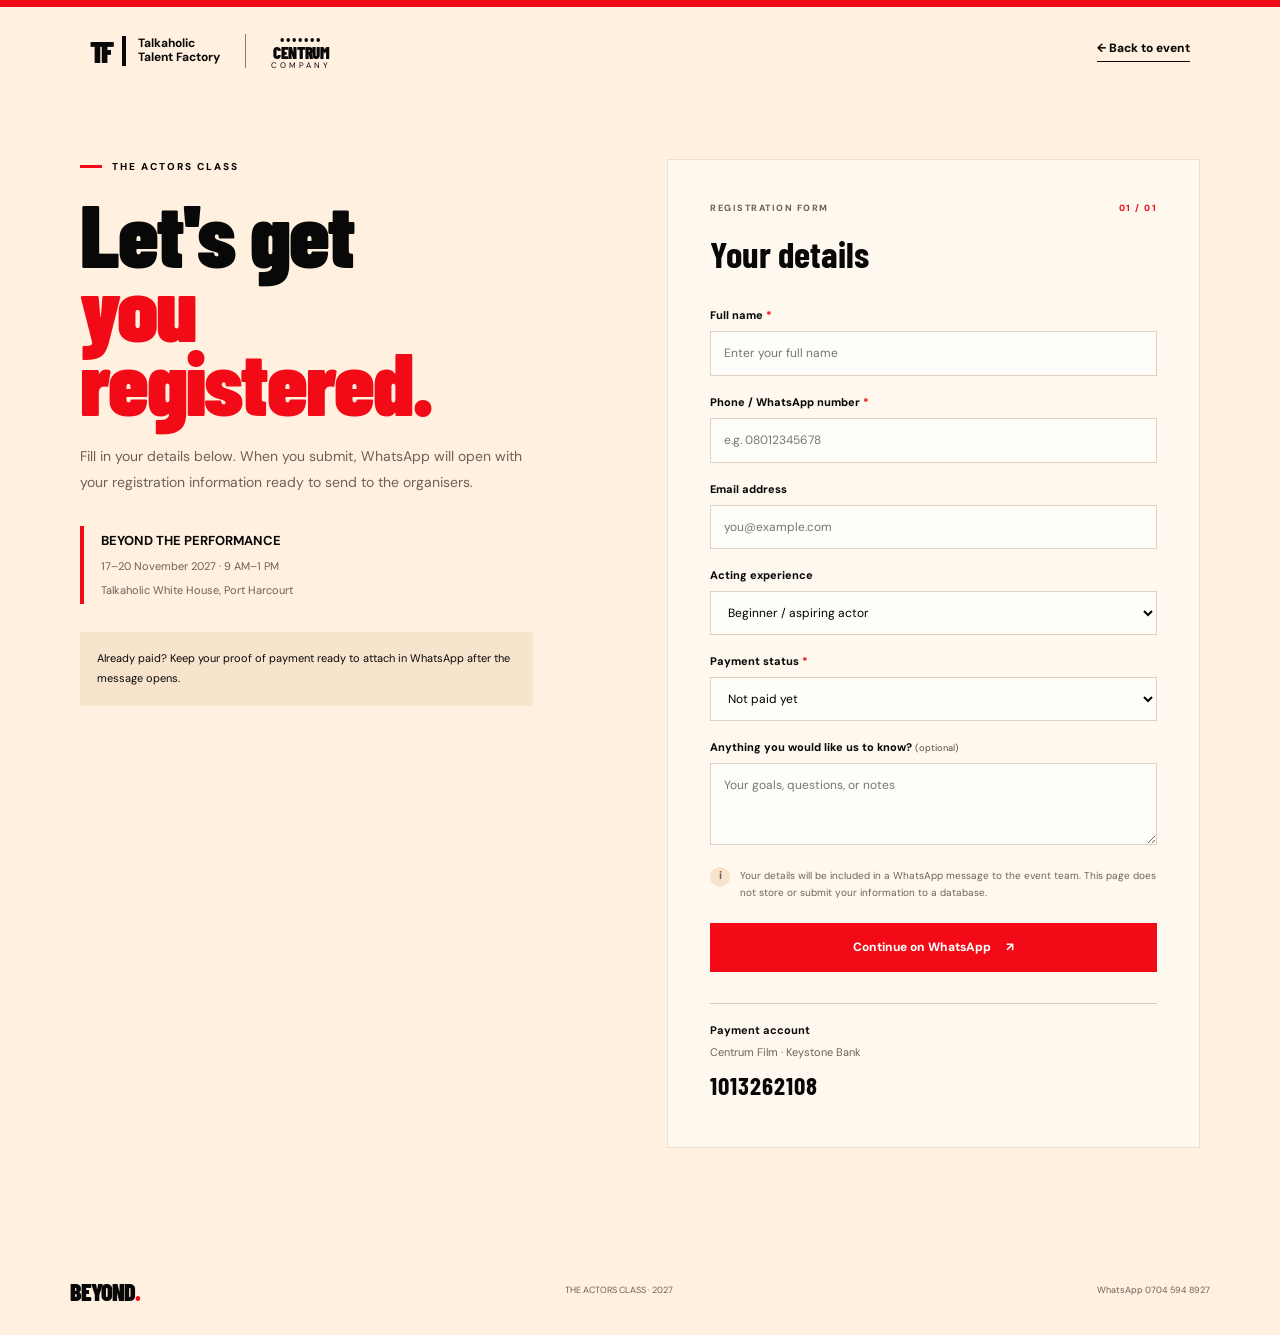
==== register.html @ fc4ced10 "Add files via upload" ====
<!doctype html>
<html lang="en">
<head>
  <meta charset="utf-8">
  <meta name="viewport" content="width=device-width, initial-scale=1">
  <meta name="theme-color" content="#fff0df">
  <title>Register | Beyond the Performance</title>
  <link rel="preconnect" href="https://fonts.googleapis.com">
  <link rel="preconnect" href="https://fonts.gstatic.com" crossorigin>
  <link href="https://fonts.googleapis.com/css2?family=Barlow+Condensed:wght@500;600;700;800;900&family=DM+Sans:wght@400;500;600;700;800&display=swap" rel="stylesheet">
  <link rel="stylesheet" href="styles.css">
</head>
<body class="registration-page">
  <div class="top-strip"></div>
  <header class="site-header">
    <a class="brand" href="index.html" aria-label="Back to home">
      <span class="brand-mark">TF</span><span class="brand-copy">Talkaholic<br>Talent Factory</span><span class="brand-divider"></span>
      <span class="centrum-mark"><span class="dot-arc">•••••••</span><strong>CENTRUM</strong><small>COMPANY</small></span>
    </a>
    <a class="text-link" href="index.html">← Back to event</a>
  </header>
  <main class="register-layout section-wrap">
    <div class="register-intro">
      <p class="eyebrow"><span></span> THE ACTORS CLASS</p>
      <h1>Let's get<br><em>you registered.</em></h1>
      <p>Fill in your details below. When you submit, WhatsApp will open with your registration information ready to send to the organisers.</p>
      <div class="mini-event"><strong>BEYOND THE PERFORMANCE</strong><span>17–20 November 2027 · 9 AM–1 PM</span><span>Talkaholic White House, Port Harcourt</span></div>
      <div class="register-help">Already paid? Keep your proof of payment ready to attach in WhatsApp after the message opens.</div>
    </div>
    <form class="register-form" id="registrationForm">
      <p class="form-kicker">REGISTRATION FORM <span>01 / 01</span></p>
      <h2>Your details</h2>
      <label for="fullName">Full name <span>*</span></label>
      <input id="fullName" name="fullName" autocomplete="name" required placeholder="Enter your full name">
      <label for="phone">Phone / WhatsApp number <span>*</span></label>
      <input id="phone" name="phone" type="tel" autocomplete="tel" required placeholder="e.g. 08012345678">
      <label for="email">Email address</label>
      <input id="email" name="email" type="email" autocomplete="email" placeholder="you@example.com">
      <label for="experience">Acting experience</label>
      <select id="experience" name="experience">
        <option value="Beginner / aspiring actor">Beginner / aspiring actor</option>
        <option value="Some experience">Some experience</option>
        <option value="Professional actor">Professional actor</option>
        <option value="Other film professional">Other film professional</option>
      </select>
      <label for="paymentStatus">Payment status <span>*</span></label>
      <select id="paymentStatus" name="paymentStatus" required>
        <option value="Not paid yet">Not paid yet</option>
        <option value="Payment completed; proof ready to send">Payment completed; proof ready to send</option>
        <option value="Need payment clarification">I need payment clarification</option>
      </select>
      <label for="note">Anything you would like us to know? <small>(optional)</small></label>
      <textarea id="note" name="note" rows="3" placeholder="Your goals, questions, or notes"></textarea>
      <div class="form-consent"><span>i</span><p>Your details will be included in a WhatsApp message to the event team. This page does not store or submit your information to a database.</p></div>
      <button class="button button-red submit-button" type="submit">Continue on WhatsApp <span>↗</span></button>
      <p class="form-error" id="formError" aria-live="polite"></p>
      <div class="form-bank"><strong>Payment account</strong><span>Centrum Film · Keystone Bank</span><b>1013262108</b></div>
    </form>
  </main>
  <footer class="site-footer"><a class="footer-brand" href="index.html">BEYOND<span>.</span></a><p>THE ACTORS CLASS · 2027</p><p><a href="https://wa.me/2347045948927" target="_blank" rel="noopener">WhatsApp 0704 594 8927</a></p></footer>
  <script src="script.js"></script>
</body>
</html>
---- styles.css ----
/* Beyond the Performance — warm cream, signal red and black */
:root{--cream:#fff0df;--cream-deep:#f8e3cd;--red:#f20b16;--black:#080808;--muted:#6d6258;--line:#d9c9b8;--white:#fffaf4;--font:'DM Sans',Arial,sans-serif;--display:'Barlow Condensed',Impact,sans-serif}
*{box-sizing:border-box}html{scroll-behavior:smooth}body{margin:0;background:var(--cream);color:var(--black);font-family:var(--font);line-height:1.55}a{color:inherit;text-decoration:none}button,input,select,textarea{font:inherit}.top-strip{height:7px;background:var(--red)}.site-header{max-width:1240px;margin:auto;padding:25px 5.5%;display:flex;align-items:center;justify-content:space-between;gap:20px}.brand{display:flex;align-items:center;gap:12px}.brand-mark{font-family:var(--display);font-weight:900;font-size:30px;letter-spacing:-4px;border-right:4px solid var(--black);padding-right:12px;line-height:1}.brand-copy{font-size:12px;font-weight:700;line-height:1.15}.brand-divider{height:34px;border-left:1px solid #8b7c6d;margin:0 13px}.centrum-mark{display:flex;flex-direction:column;align-items:center;font-family:var(--display);line-height:1}.dot-arc{font-size:15px;letter-spacing:2px;line-height:.8}.centrum-mark strong{font-size:17px;font-weight:900;letter-spacing:-.4px}.centrum-mark small{font-family:var(--font);font-size:8px;letter-spacing:3px}.header-cta{font-weight:800;font-size:13px;border-bottom:2px solid var(--red);padding:8px 0}.header-cta span,.button span{margin-left:15px}.section-wrap{width:min(1120px,89%);margin-inline:auto}.hero{min-height:590px;display:grid;grid-template-columns:1.1fr .9fr;align-items:center;gap:45px;padding-top:42px;padding-bottom:70px}.eyebrow{display:flex;align-items:center;gap:10px;font-size:10px;letter-spacing:2px;font-weight:800;margin:0 0 20px}.eyebrow>span{display:inline-block;width:22px;height:3px;background:var(--red)}h1,h2,h3,p{margin-top:0}.hero h1,.register-intro h1{font-family:var(--display);font-size:clamp(65px,8.3vw,112px);line-height:.83;letter-spacing:-2px;font-weight:900;margin:0 0 28px}.hero h1>span:first-child{font-size:.4em;vertical-align:middle;letter-spacing:0}.hero h1 .red-dot{color:var(--red)}.hero-subtitle{max-width:520px;color:#443b34;font-size:16px;line-height:1.75}.hero-actions{display:flex;align-items:center;gap:23px;flex-wrap:wrap;margin:27px 0 38px}.button{display:inline-flex;justify-content:center;align-items:center;padding:15px 21px;border:0;font-size:12px;font-weight:800;cursor:pointer;transition:transform .2s,background .2s}.button:hover{transform:translateY(-2px)}.button-red{background:var(--red);color:white}.button-red:hover{background:#ce0610}.text-link{font-size:12px;font-weight:800;border-bottom:1px solid var(--black);padding-bottom:4px}.event-meta{display:flex;gap:22px;flex-wrap:wrap;border-top:1px solid var(--line);padding-top:22px}.event-meta>div{display:flex;align-items:center;gap:9px}.meta-icon{font-size:23px;color:var(--red)}.event-meta small,.event-meta strong{display:block}.event-meta small{font-size:8px;letter-spacing:1.5px;color:var(--muted);font-weight:800}.event-meta strong{font-size:10px;margin-top:3px}.hero-art{position:relative;min-height:440px;display:flex;align-items:center;justify-content:center;isolation:isolate}.hero-art:before{content:"";position:absolute;inset:5% 5% 5% 5%;background:var(--red);clip-path:polygon(50% 0,100% 27%,83% 100%,18% 100%,0 28%);z-index:-2}.hero-art:after{content:"";position:absolute;inset:10% 12% 10%;background:var(--black);clip-path:polygon(50% 0,100% 25%,82% 100%,18% 100%,0 25%);z-index:-1}.art-frame{width:70%;min-height:330px;background:var(--cream);padding:32px 15px;text-align:center;display:flex;flex-direction:column;align-items:center;justify-content:center;transform:rotate(2deg);box-shadow:10px 12px 0 #0002}.art-label{font-size:9px;font-weight:800;letter-spacing:2px}.art-title{font-family:var(--display);font-weight:900;font-size:clamp(43px,5vw,67px);line-height:1;margin-top:15px;letter-spacing:-2px}.art-subtitle{font-family:var(--display);font-size:23px;letter-spacing:5px}.art-rule{height:3px;width:70%;background:var(--red);margin:20px 0}.art-frame p{font-size:11px;line-height:1.6}.art-frame p strong{font-size:14px}.art-bottom{background:var(--red);color:white;font-family:var(--display);font-weight:800;padding:7px 12px;font-size:17px;letter-spacing:1px}.shape{position:absolute;width:48px;height:90px;background:var(--red);z-index:-1}.shape-one{left:1%;bottom:7%;clip-path:polygon(0 0,100% 50%,0 100%)}.shape-two{right:0;top:10%;clip-path:polygon(100% 0,100% 100%,0 50%)}.ticker{overflow:hidden;background:var(--red);color:white;padding:14px 0;white-space:nowrap;font-family:var(--display);font-weight:800;letter-spacing:2px;font-size:19px}.ticker div{width:max-content;animation:marquee 32s linear infinite}.ticker span{padding:0 22px;color:var(--black)}@keyframes marquee{to{transform:translateX(-35%)}}.intro{padding-top:105px;padding-bottom:105px;display:grid;grid-template-columns:1fr 1fr;gap:12%;align-items:center}.section-heading h2,.learning h2,.outcomes h2,.details h2,.payment h2{font-family:var(--display);font-size:clamp(44px,6vw,73px);line-height:.94;letter-spacing:-1px;margin:0}.section-heading h2 em,.learning h2 em,.outcomes h2 em,.details h2 em,.register-intro h1 em{font-style:normal;color:var(--red)}.intro-copy{font-size:15px;color:#51463e;line-height:1.9}.intro-copy strong{color:var(--black)}.learning{padding-bottom:110px}.learning-head{display:flex;justify-content:space-between;align-items:end;gap:30px;margin-bottom:40px}.learning-note{max-width:290px;color:var(--muted);font-size:13px}.learning-grid{display:grid;grid-template-columns:repeat(3,1fr);gap:12px}.learning-card{min-height:245px;background:#fff8ef;border:1px solid #efdfcf;padding:25px;position:relative}.card-number{position:absolute;right:20px;top:20px;font-size:10px;color:#9b8b7b;font-weight:800}.card-icon{display:block;color:var(--red);font-size:27px;margin-bottom:25px}.learning-card h3{font-family:var(--display);font-size:25px;line-height:1.05;margin-bottom:12px}.learning-card p{font-size:12px;color:var(--muted);line-height:1.8;margin-bottom:0}.featured-card{background:var(--red);color:white}.featured-card .card-icon,.featured-card .card-number{color:white}.featured-card p{color:#ffe4e0}.outcomes{background:var(--black);color:white;padding:82px 0}.outcomes-inner{display:grid;grid-template-columns:1fr 1fr;gap:10%;align-items:center}.eyebrow.light{color:white}.outcomes h2 em{color:var(--red)}.outcomes ul{list-style:none;padding:0;margin:0}.outcomes li{padding:13px 0;border-bottom:1px solid #353535;font-size:13px;display:flex;gap:12px;align-items:start}.outcomes li span{color:var(--red);font-weight:900}.details{display:grid;grid-template-columns:1fr 1fr;gap:12%;padding-top:105px;padding-bottom:105px;align-items:center}.details-lead{font-size:14px;color:var(--muted);max-width:400px;margin:25px 0}.details-card{background:var(--cream-deep);padding:32px}.detail-row{padding:15px 0;border-bottom:1px solid #d6c2af}.detail-row:last-child{border-bottom:0}.detail-row>span{display:block;font-size:9px;letter-spacing:1.7px;color:var(--muted);font-weight:800;margin-bottom:6px}.detail-row strong{font-size:13px}.detail-row p{font-size:11px;color:var(--muted);margin:5px 0 0}.detail-row a{border-bottom:1px solid var(--red)}.payment{display:grid;grid-template-columns:1fr .85fr;gap:12%;padding:65px 0 105px;align-items:center;border-top:1px solid var(--line)}.payment-copy p:not(.eyebrow){font-size:14px;color:var(--muted);max-width:420px;line-height:1.9;margin-top:22px}.payment h2{font-size:clamp(42px,5vw,64px)}.bank-card{background:var(--black);color:white;padding:29px;position:relative;overflow:hidden}.bank-card:after{content:"";position:absolute;width:160px;height:160px;border:25px solid var(--red);border-radius:50%;right:-75px;bottom:-85px;opacity:.8}.bank-top{display:flex;justify-content:space-between;align-items:center;font-size:9px;letter-spacing:2px;color:#c6bdb5}.bank-symbol{color:var(--red);font-size:25px}.bank-name{font-size:12px;color:#d8cfc7;margin:25px 0 2px}.account-name{font-size:11px;letter-spacing:2px;font-weight:800;margin-bottom:12px}.account-number{font-family:var(--display);font-size:clamp(34px,4vw,46px);font-weight:800;letter-spacing:2px}.copy-button{background:var(--red);color:white;border:0;padding:11px 14px;font-size:11px;font-weight:800;cursor:pointer;margin-top:15px}.copy-button span{margin-left:12px}.copy-feedback{min-height:18px;font-size:11px;color:#ffd6d6;margin:8px 0 0}.bank-note{font-size:10px;line-height:1.7;color:#bdb3ab;max-width:300px;margin:10px 0 0}.final-cta{background:var(--red);color:white;padding:80px 0}.final-inner{text-align:center}.final-inner .eyebrow{justify-content:center}.final-cta h2{font-family:var(--display);font-size:clamp(48px,7vw,82px);line-height:.92;margin:0 0 20px;letter-spacing:-1px}.final-cta p:not(.eyebrow){font-size:13px;color:#ffe3df}.final-inner .hero-actions{justify-content:center;margin-bottom:0}.button-light{background:var(--cream);color:var(--black)}.button-outline-light{border:1px solid #fff9;background:transparent;color:white}.site-footer{display:flex;align-items:center;justify-content:space-between;gap:18px;flex-wrap:wrap;padding:25px 5.5%;font-size:9px;color:var(--muted)}.site-footer p{margin:0}.footer-brand{font-family:var(--display);font-weight:900;font-size:24px;color:var(--black);letter-spacing:-1px}.footer-brand span{color:var(--red)}
/* Registration page */
.registration-page{min-height:100vh}.register-layout{display:grid;grid-template-columns:.85fr 1fr;gap:12%;padding-top:65px;padding-bottom:100px;align-items:start}.register-intro{position:sticky;top:30px}.register-intro h1{font-size:clamp(60px,7vw,90px);margin-bottom:25px}.register-intro>p:not(.eyebrow){color:var(--muted);font-size:14px;line-height:1.9}.mini-event{border-left:4px solid var(--red);padding:5px 0 5px 17px;margin-top:30px;display:flex;flex-direction:column;gap:7px;font-size:11px;color:var(--muted)}.mini-event strong{color:var(--black);font-size:13px}.register-help{margin-top:28px;background:var(--cream-deep);padding:17px;font-size:11px;line-height:1.8}.register-form{background:#fff8ef;padding:clamp(23px,4vw,42px);border:1px solid #efdfcf}.form-kicker{font-size:9px;letter-spacing:1.5px;font-weight:800;color:var(--muted);display:flex;justify-content:space-between}.form-kicker span{color:var(--red)}.register-form h2{font-family:var(--display);font-size:37px;margin:0 0 25px}.register-form label{display:block;font-size:11px;font-weight:800;margin:18px 0 7px}.register-form label span{color:var(--red)}.register-form label small{font-weight:500;color:var(--muted)}.register-form input,.register-form select,.register-form textarea{display:block;width:100%;border:1px solid #dfd0c0;background:#fffdf9;padding:12px 13px;border-radius:0;font-size:12px;outline:none}.register-form input:focus,.register-form select:focus,.register-form textarea:focus{border-color:var(--red);box-shadow:0 0 0 2px #f20b1618}.form-consent{display:flex;gap:10px;align-items:start;margin:22px 0;color:var(--muted)}.form-consent>span{background:var(--cream-deep);border-radius:50%;width:20px;height:20px;flex:0 0 20px;text-align:center;font-weight:800;font-size:11px}.form-consent p{font-size:10px;line-height:1.7;margin:0}.submit-button{width:100%}.form-error{font-size:11px;color:var(--red);min-height:15px;margin:8px 0}.form-bank{display:flex;flex-direction:column;gap:5px;border-top:1px solid var(--line);padding-top:18px;font-size:11px;color:var(--muted)}.form-bank strong{color:var(--black)}.form-bank b{font-family:var(--display);font-size:25px;letter-spacing:1px;color:var(--black)}@media(max-width:850px){.hero{grid-template-columns:1fr;gap:15px;padding-top:45px}.hero-copy{max-width:680px}.hero-art{min-height:380px}.art-frame{width:60%}.intro,.details,.payment,.outcomes-inner,.register-layout{grid-template-columns:1fr;gap:35px}.intro{padding-top:75px;padding-bottom:75px}.learning-grid{grid-template-columns:repeat(2,1fr)}.learning-head{align-items:start;flex-direction:column;gap:8px}.details{padding-top:75px;padding-bottom:75px}.payment{padding-top:55px}.register-intro{position:static}.register-layout{padding-top:35px}.event-meta{gap:15px}}@media(max-width:520px){.site-header{padding:19px 5.5%}.brand{gap:7px}.brand-mark{font-size:24px;padding-right:8px}.brand-copy{font-size:10px}.brand-divider{margin:0 5px;height:27px}.centrum-mark strong{font-size:13px}.dot-arc{font-size:11px}.centrum-mark small{font-size:6px}.header-cta{font-size:11px}.hero{padding-top:35px;padding-bottom:45px}.hero h1{font-size:clamp(59px,16vw,83px)}.hero-subtitle{font-size:14px}.hero-actions{gap:18px}.event-meta{display:grid;grid-template-columns:1fr 1fr}.hero-art{min-height:310px}.art-frame{width:70%;min-height:260px;padding:20px 10px}.art-title{font-size:48px}.art-subtitle{font-size:17px;letter-spacing:3px}.ticker{font-size:16px}.learning-grid{grid-template-columns:1fr}.learning-card{min-height:205px}.learning{padding-bottom:75px}.outcomes{padding:65px 0}.details-card{padding:22px}.payment{padding-bottom:75px}.final-cta{padding:65px 0}.site-footer{align-items:flex-start;flex-direction:column;gap:8px}.register-form{padding:22px}.register-intro h1{font-size:65px}}@media(prefers-reduced-motion:reduce){html{scroll-behavior:auto}.ticker div{animation:none}*,*:before,*:after{transition:none!important}}
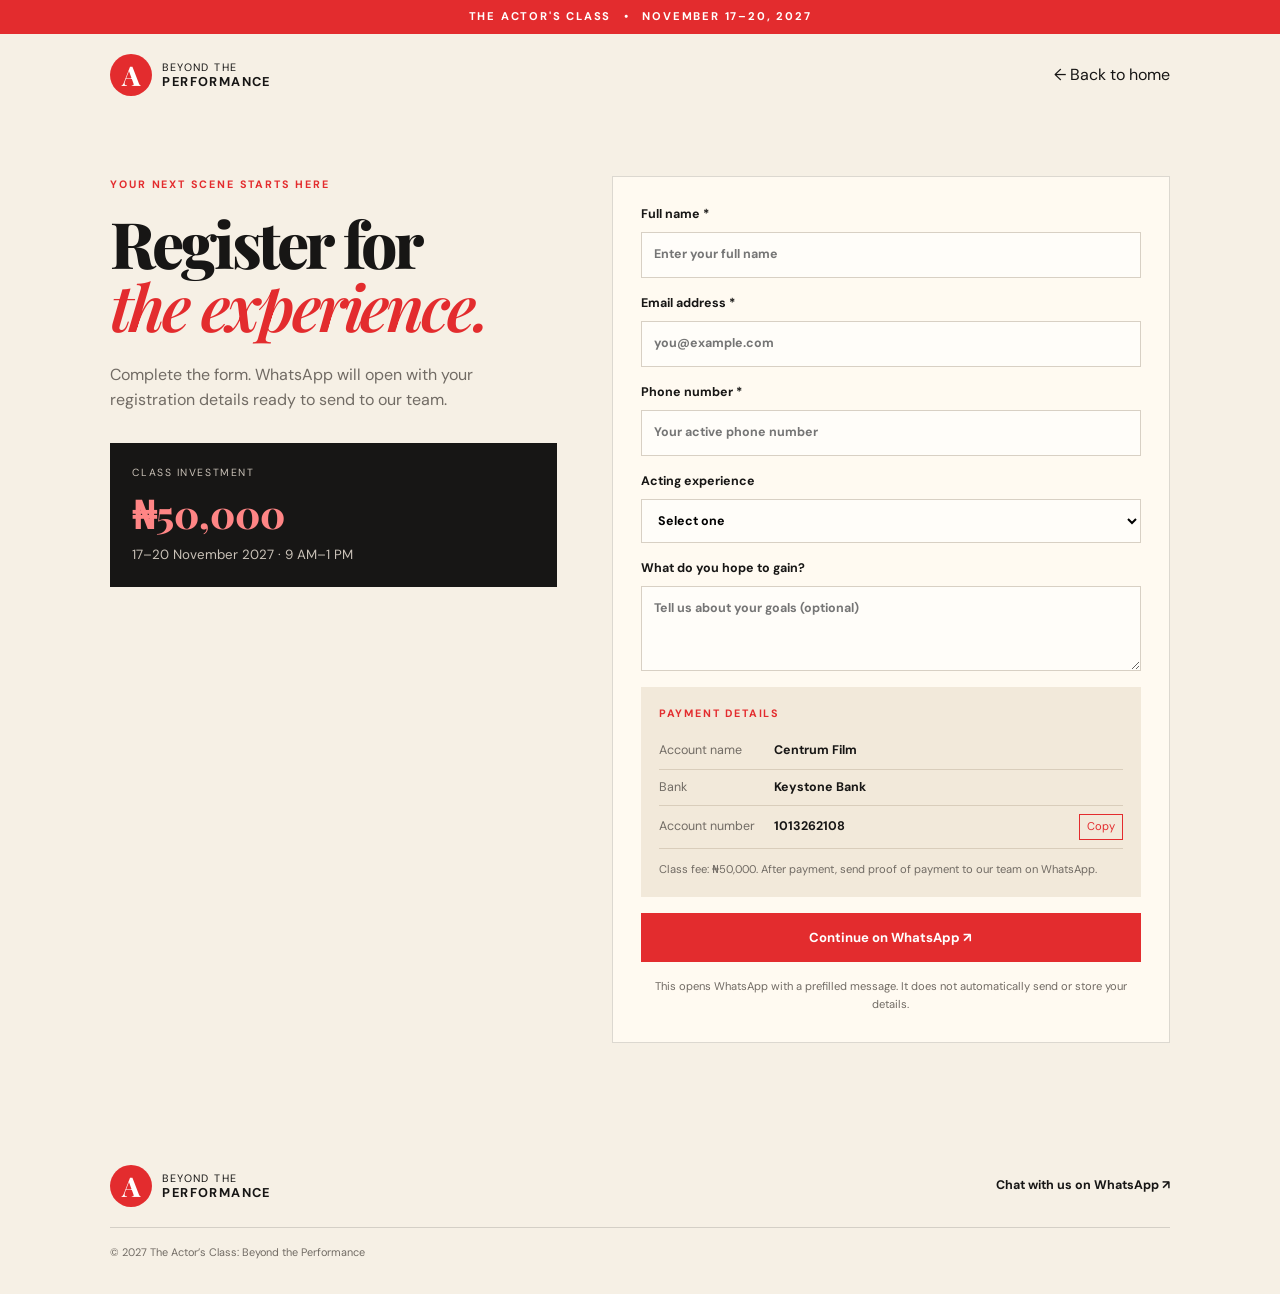
==== commit 3d5cdab2: "Updated files" ====
--- a/register.html
+++ b/register.html
@@ -1,63 +1 @@
-<!doctype html>
-<html lang="en">
-<head>
-  <meta charset="utf-8">
-  <meta name="viewport" content="width=device-width, initial-scale=1">
-  <meta name="theme-color" content="#fff0df">
-  <title>Register | Beyond the Performance</title>
-  <link rel="preconnect" href="https://fonts.googleapis.com">
-  <link rel="preconnect" href="https://fonts.gstatic.com" crossorigin>
-  <link href="https://fonts.googleapis.com/css2?family=Barlow+Condensed:wght@500;600;700;800;900&family=DM+Sans:wght@400;500;600;700;800&display=swap" rel="stylesheet">
-  <link rel="stylesheet" href="styles.css">
-</head>
-<body class="registration-page">
-  <div class="top-strip"></div>
-  <header class="site-header">
-    <a class="brand" href="index.html" aria-label="Back to home">
-      <span class="brand-mark">TF</span><span class="brand-copy">Talkaholic<br>Talent Factory</span><span class="brand-divider"></span>
-      <span class="centrum-mark"><span class="dot-arc">•••••••</span><strong>CENTRUM</strong><small>COMPANY</small></span>
-    </a>
-    <a class="text-link" href="index.html">← Back to event</a>
-  </header>
-  <main class="register-layout section-wrap">
-    <div class="register-intro">
-      <p class="eyebrow"><span></span> THE ACTORS CLASS</p>
-      <h1>Let's get<br><em>you registered.</em></h1>
-      <p>Fill in your details below. When you submit, WhatsApp will open with your registration information ready to send to the organisers.</p>
-      <div class="mini-event"><strong>BEYOND THE PERFORMANCE</strong><span>17–20 November 2027 · 9 AM–1 PM</span><span>Talkaholic White House, Port Harcourt</span></div>
-      <div class="register-help">Already paid? Keep your proof of payment ready to attach in WhatsApp after the message opens.</div>
-    </div>
-    <form class="register-form" id="registrationForm">
-      <p class="form-kicker">REGISTRATION FORM <span>01 / 01</span></p>
-      <h2>Your details</h2>
-      <label for="fullName">Full name <span>*</span></label>
-      <input id="fullName" name="fullName" autocomplete="name" required placeholder="Enter your full name">
-      <label for="phone">Phone / WhatsApp number <span>*</span></label>
-      <input id="phone" name="phone" type="tel" autocomplete="tel" required placeholder="e.g. 08012345678">
-      <label for="email">Email address</label>
-      <input id="email" name="email" type="email" autocomplete="email" placeholder="you@example.com">
-      <label for="experience">Acting experience</label>
-      <select id="experience" name="experience">
-        <option value="Beginner / aspiring actor">Beginner / aspiring actor</option>
-        <option value="Some experience">Some experience</option>
-        <option value="Professional actor">Professional actor</option>
-        <option value="Other film professional">Other film professional</option>
-      </select>
-      <label for="paymentStatus">Payment status <span>*</span></label>
-      <select id="paymentStatus" name="paymentStatus" required>
-        <option value="Not paid yet">Not paid yet</option>
-        <option value="Payment completed; proof ready to send">Payment completed; proof ready to send</option>
-        <option value="Need payment clarification">I need payment clarification</option>
-      </select>
-      <label for="note">Anything you would like us to know? <small>(optional)</small></label>
-      <textarea id="note" name="note" rows="3" placeholder="Your goals, questions, or notes"></textarea>
-      <div class="form-consent"><span>i</span><p>Your details will be included in a WhatsApp message to the event team. This page does not store or submit your information to a database.</p></div>
-      <button class="button button-red submit-button" type="submit">Continue on WhatsApp <span>↗</span></button>
-      <p class="form-error" id="formError" aria-live="polite"></p>
-      <div class="form-bank"><strong>Payment account</strong><span>Centrum Film · Keystone Bank</span><b>1013262108</b></div>
-    </form>
-  </main>
-  <footer class="site-footer"><a class="footer-brand" href="index.html">BEYOND<span>.</span></a><p>THE ACTORS CLASS · 2027</p><p><a href="https://wa.me/2347045948927" target="_blank" rel="noopener">WhatsApp 0704 594 8927</a></p></footer>
-  <script src="script.js"></script>
-</body>
-</html>
+<!doctype html><html lang="en"><head><meta charset="utf-8"><meta name="viewport" content="width=device-width,initial-scale=1"><title>Register | Beyond the Performance</title><link rel="stylesheet" href="styles.css"><link href="https://fonts.googleapis.com/css2?family=DM+Sans:wght@400;600;700&family=Playfair+Display:ital,wght@0,600;0,700;0,800;1,600&display=swap" rel="stylesheet"><script src="script.js" defer></script></head><body><div class="top-strip">THE ACTOR'S CLASS <span>•</span> NOVEMBER 17–20, 2027</div><header class="header"><a class="brand" href="index.html"><b class="mark">A</b><span>BEYOND THE<br><strong>PERFORMANCE</strong></span></a><a href="index.html">← Back to home</a></header><main class="register wrap"><div class="register-intro reveal"><p class="eyebrow">YOUR NEXT SCENE STARTS HERE</p><h1>Register for<br><em>the experience.</em></h1><p>Complete the form. WhatsApp will open with your registration details ready to send to our team.</p><div class="register-price"><span>CLASS INVESTMENT</span><strong>₦50,000</strong><small>17–20 November 2027 · 9 AM–1 PM</small></div></div><form class="form reveal" id="registrationForm"><label>Full name *<input name="fullName" required autocomplete="name" placeholder="Enter your full name"></label><label>Email address *<input name="email" type="email" required autocomplete="email" placeholder="you@example.com"></label><label>Phone number *<input name="phone" type="tel" required autocomplete="tel" placeholder="Your active phone number"></label><label>Acting experience<select name="experience" required><option value="">Select one</option><option>I'm just starting</option><option>Some experience</option><option>Experienced actor</option></select></label><label>What do you hope to gain?<textarea name="goals" rows="3" placeholder="Tell us about your goals (optional)"></textarea></label><div class="payment"><p class="eyebrow">PAYMENT DETAILS</p><p><span>Account name</span><strong>Centrum Film</strong></p><p><span>Bank</span><strong>Keystone Bank</strong></p><p><span>Account number</span><strong>1013262108</strong><button type="button" class="copy" data-copy="1013262108">Copy</button></p><small>Class fee: ₦50,000. After payment, send proof of payment to our team on WhatsApp.</small></div><button class="button red submit" type="submit">Continue on WhatsApp ↗</button><small class="note">This opens WhatsApp with a prefilled message. It does not automatically send or store your details.</small></form></main><footer class="footer"><a class="brand" href="index.html"><b class="mark">A</b><span>BEYOND THE<br><strong>PERFORMANCE</strong></span></a><a href="https://wa.me/2347045948927" target="_blank" rel="noopener">Chat with us on WhatsApp ↗</a><small>© 2027 The Actor’s Class: Beyond the Performance</small></footer></body></html>
--- a/styles.css
+++ b/styles.css
@@ -1,5 +1 @@
-/* Beyond the Performance — warm cream, signal red and black */
-:root{--cream:#fff0df;--cream-deep:#f8e3cd;--red:#f20b16;--black:#080808;--muted:#6d6258;--line:#d9c9b8;--white:#fffaf4;--font:'DM Sans',Arial,sans-serif;--display:'Barlow Condensed',Impact,sans-serif}
-*{box-sizing:border-box}html{scroll-behavior:smooth}body{margin:0;background:var(--cream);color:var(--black);font-family:var(--font);line-height:1.55}a{color:inherit;text-decoration:none}button,input,select,textarea{font:inherit}.top-strip{height:7px;background:var(--red)}.site-header{max-width:1240px;margin:auto;padding:25px 5.5%;display:flex;align-items:center;justify-content:space-between;gap:20px}.brand{display:flex;align-items:center;gap:12px}.brand-mark{font-family:var(--display);font-weight:900;font-size:30px;letter-spacing:-4px;border-right:4px solid var(--black);padding-right:12px;line-height:1}.brand-copy{font-size:12px;font-weight:700;line-height:1.15}.brand-divider{height:34px;border-left:1px solid #8b7c6d;margin:0 13px}.centrum-mark{display:flex;flex-direction:column;align-items:center;font-family:var(--display);line-height:1}.dot-arc{font-size:15px;letter-spacing:2px;line-height:.8}.centrum-mark strong{font-size:17px;font-weight:900;letter-spacing:-.4px}.centrum-mark small{font-family:var(--font);font-size:8px;letter-spacing:3px}.header-cta{font-weight:800;font-size:13px;border-bottom:2px solid var(--red);padding:8px 0}.header-cta span,.button span{margin-left:15px}.section-wrap{width:min(1120px,89%);margin-inline:auto}.hero{min-height:590px;display:grid;grid-template-columns:1.1fr .9fr;align-items:center;gap:45px;padding-top:42px;padding-bottom:70px}.eyebrow{display:flex;align-items:center;gap:10px;font-size:10px;letter-spacing:2px;font-weight:800;margin:0 0 20px}.eyebrow>span{display:inline-block;width:22px;height:3px;background:var(--red)}h1,h2,h3,p{margin-top:0}.hero h1,.register-intro h1{font-family:var(--display);font-size:clamp(65px,8.3vw,112px);line-height:.83;letter-spacing:-2px;font-weight:900;margin:0 0 28px}.hero h1>span:first-child{font-size:.4em;vertical-align:middle;letter-spacing:0}.hero h1 .red-dot{color:var(--red)}.hero-subtitle{max-width:520px;color:#443b34;font-size:16px;line-height:1.75}.hero-actions{display:flex;align-items:center;gap:23px;flex-wrap:wrap;margin:27px 0 38px}.button{display:inline-flex;justify-content:center;align-items:center;padding:15px 21px;border:0;font-size:12px;font-weight:800;cursor:pointer;transition:transform .2s,background .2s}.button:hover{transform:translateY(-2px)}.button-red{background:var(--red);color:white}.button-red:hover{background:#ce0610}.text-link{font-size:12px;font-weight:800;border-bottom:1px solid var(--black);padding-bottom:4px}.event-meta{display:flex;gap:22px;flex-wrap:wrap;border-top:1px solid var(--line);padding-top:22px}.event-meta>div{display:flex;align-items:center;gap:9px}.meta-icon{font-size:23px;color:var(--red)}.event-meta small,.event-meta strong{display:block}.event-meta small{font-size:8px;letter-spacing:1.5px;color:var(--muted);font-weight:800}.event-meta strong{font-size:10px;margin-top:3px}.hero-art{position:relative;min-height:440px;display:flex;align-items:center;justify-content:center;isolation:isolate}.hero-art:before{content:"";position:absolute;inset:5% 5% 5% 5%;background:var(--red);clip-path:polygon(50% 0,100% 27%,83% 100%,18% 100%,0 28%);z-index:-2}.hero-art:after{content:"";position:absolute;inset:10% 12% 10%;background:var(--black);clip-path:polygon(50% 0,100% 25%,82% 100%,18% 100%,0 25%);z-index:-1}.art-frame{width:70%;min-height:330px;background:var(--cream);padding:32px 15px;text-align:center;display:flex;flex-direction:column;align-items:center;justify-content:center;transform:rotate(2deg);box-shadow:10px 12px 0 #0002}.art-label{font-size:9px;font-weight:800;letter-spacing:2px}.art-title{font-family:var(--display);font-weight:900;font-size:clamp(43px,5vw,67px);line-height:1;margin-top:15px;letter-spacing:-2px}.art-subtitle{font-family:var(--display);font-size:23px;letter-spacing:5px}.art-rule{height:3px;width:70%;background:var(--red);margin:20px 0}.art-frame p{font-size:11px;line-height:1.6}.art-frame p strong{font-size:14px}.art-bottom{background:var(--red);color:white;font-family:var(--display);font-weight:800;padding:7px 12px;font-size:17px;letter-spacing:1px}.shape{position:absolute;width:48px;height:90px;background:var(--red);z-index:-1}.shape-one{left:1%;bottom:7%;clip-path:polygon(0 0,100% 50%,0 100%)}.shape-two{right:0;top:10%;clip-path:polygon(100% 0,100% 100%,0 50%)}.ticker{overflow:hidden;background:var(--red);color:white;padding:14px 0;white-space:nowrap;font-family:var(--display);font-weight:800;letter-spacing:2px;font-size:19px}.ticker div{width:max-content;animation:marquee 32s linear infinite}.ticker span{padding:0 22px;color:var(--black)}@keyframes marquee{to{transform:translateX(-35%)}}.intro{padding-top:105px;padding-bottom:105px;display:grid;grid-template-columns:1fr 1fr;gap:12%;align-items:center}.section-heading h2,.learning h2,.outcomes h2,.details h2,.payment h2{font-family:var(--display);font-size:clamp(44px,6vw,73px);line-height:.94;letter-spacing:-1px;margin:0}.section-heading h2 em,.learning h2 em,.outcomes h2 em,.details h2 em,.register-intro h1 em{font-style:normal;color:var(--red)}.intro-copy{font-size:15px;color:#51463e;line-height:1.9}.intro-copy strong{color:var(--black)}.learning{padding-bottom:110px}.learning-head{display:flex;justify-content:space-between;align-items:end;gap:30px;margin-bottom:40px}.learning-note{max-width:290px;color:var(--muted);font-size:13px}.learning-grid{display:grid;grid-template-columns:repeat(3,1fr);gap:12px}.learning-card{min-height:245px;background:#fff8ef;border:1px solid #efdfcf;padding:25px;position:relative}.card-number{position:absolute;right:20px;top:20px;font-size:10px;color:#9b8b7b;font-weight:800}.card-icon{display:block;color:var(--red);font-size:27px;margin-bottom:25px}.learning-card h3{font-family:var(--display);font-size:25px;line-height:1.05;margin-bottom:12px}.learning-card p{font-size:12px;color:var(--muted);line-height:1.8;margin-bottom:0}.featured-card{background:var(--red);color:white}.featured-card .card-icon,.featured-card .card-number{color:white}.featured-card p{color:#ffe4e0}.outcomes{background:var(--black);color:white;padding:82px 0}.outcomes-inner{display:grid;grid-template-columns:1fr 1fr;gap:10%;align-items:center}.eyebrow.light{color:white}.outcomes h2 em{color:var(--red)}.outcomes ul{list-style:none;padding:0;margin:0}.outcomes li{padding:13px 0;border-bottom:1px solid #353535;font-size:13px;display:flex;gap:12px;align-items:start}.outcomes li span{color:var(--red);font-weight:900}.details{display:grid;grid-template-columns:1fr 1fr;gap:12%;padding-top:105px;padding-bottom:105px;align-items:center}.details-lead{font-size:14px;color:var(--muted);max-width:400px;margin:25px 0}.details-card{background:var(--cream-deep);padding:32px}.detail-row{padding:15px 0;border-bottom:1px solid #d6c2af}.detail-row:last-child{border-bottom:0}.detail-row>span{display:block;font-size:9px;letter-spacing:1.7px;color:var(--muted);font-weight:800;margin-bottom:6px}.detail-row strong{font-size:13px}.detail-row p{font-size:11px;color:var(--muted);margin:5px 0 0}.detail-row a{border-bottom:1px solid var(--red)}.payment{display:grid;grid-template-columns:1fr .85fr;gap:12%;padding:65px 0 105px;align-items:center;border-top:1px solid var(--line)}.payment-copy p:not(.eyebrow){font-size:14px;color:var(--muted);max-width:420px;line-height:1.9;margin-top:22px}.payment h2{font-size:clamp(42px,5vw,64px)}.bank-card{background:var(--black);color:white;padding:29px;position:relative;overflow:hidden}.bank-card:after{content:"";position:absolute;width:160px;height:160px;border:25px solid var(--red);border-radius:50%;right:-75px;bottom:-85px;opacity:.8}.bank-top{display:flex;justify-content:space-between;align-items:center;font-size:9px;letter-spacing:2px;color:#c6bdb5}.bank-symbol{color:var(--red);font-size:25px}.bank-name{font-size:12px;color:#d8cfc7;margin:25px 0 2px}.account-name{font-size:11px;letter-spacing:2px;font-weight:800;margin-bottom:12px}.account-number{font-family:var(--display);font-size:clamp(34px,4vw,46px);font-weight:800;letter-spacing:2px}.copy-button{background:var(--red);color:white;border:0;padding:11px 14px;font-size:11px;font-weight:800;cursor:pointer;margin-top:15px}.copy-button span{margin-left:12px}.copy-feedback{min-height:18px;font-size:11px;color:#ffd6d6;margin:8px 0 0}.bank-note{font-size:10px;line-height:1.7;color:#bdb3ab;max-width:300px;margin:10px 0 0}.final-cta{background:var(--red);color:white;padding:80px 0}.final-inner{text-align:center}.final-inner .eyebrow{justify-content:center}.final-cta h2{font-family:var(--display);font-size:clamp(48px,7vw,82px);line-height:.92;margin:0 0 20px;letter-spacing:-1px}.final-cta p:not(.eyebrow){font-size:13px;color:#ffe3df}.final-inner .hero-actions{justify-content:center;margin-bottom:0}.button-light{background:var(--cream);color:var(--black)}.button-outline-light{border:1px solid #fff9;background:transparent;color:white}.site-footer{display:flex;align-items:center;justify-content:space-between;gap:18px;flex-wrap:wrap;padding:25px 5.5%;font-size:9px;color:var(--muted)}.site-footer p{margin:0}.footer-brand{font-family:var(--display);font-weight:900;font-size:24px;color:var(--black);letter-spacing:-1px}.footer-brand span{color:var(--red)}
-/* Registration page */
-.registration-page{min-height:100vh}.register-layout{display:grid;grid-template-columns:.85fr 1fr;gap:12%;padding-top:65px;padding-bottom:100px;align-items:start}.register-intro{position:sticky;top:30px}.register-intro h1{font-size:clamp(60px,7vw,90px);margin-bottom:25px}.register-intro>p:not(.eyebrow){color:var(--muted);font-size:14px;line-height:1.9}.mini-event{border-left:4px solid var(--red);padding:5px 0 5px 17px;margin-top:30px;display:flex;flex-direction:column;gap:7px;font-size:11px;color:var(--muted)}.mini-event strong{color:var(--black);font-size:13px}.register-help{margin-top:28px;background:var(--cream-deep);padding:17px;font-size:11px;line-height:1.8}.register-form{background:#fff8ef;padding:clamp(23px,4vw,42px);border:1px solid #efdfcf}.form-kicker{font-size:9px;letter-spacing:1.5px;font-weight:800;color:var(--muted);display:flex;justify-content:space-between}.form-kicker span{color:var(--red)}.register-form h2{font-family:var(--display);font-size:37px;margin:0 0 25px}.register-form label{display:block;font-size:11px;font-weight:800;margin:18px 0 7px}.register-form label span{color:var(--red)}.register-form label small{font-weight:500;color:var(--muted)}.register-form input,.register-form select,.register-form textarea{display:block;width:100%;border:1px solid #dfd0c0;background:#fffdf9;padding:12px 13px;border-radius:0;font-size:12px;outline:none}.register-form input:focus,.register-form select:focus,.register-form textarea:focus{border-color:var(--red);box-shadow:0 0 0 2px #f20b1618}.form-consent{display:flex;gap:10px;align-items:start;margin:22px 0;color:var(--muted)}.form-consent>span{background:var(--cream-deep);border-radius:50%;width:20px;height:20px;flex:0 0 20px;text-align:center;font-weight:800;font-size:11px}.form-consent p{font-size:10px;line-height:1.7;margin:0}.submit-button{width:100%}.form-error{font-size:11px;color:var(--red);min-height:15px;margin:8px 0}.form-bank{display:flex;flex-direction:column;gap:5px;border-top:1px solid var(--line);padding-top:18px;font-size:11px;color:var(--muted)}.form-bank strong{color:var(--black)}.form-bank b{font-family:var(--display);font-size:25px;letter-spacing:1px;color:var(--black)}@media(max-width:850px){.hero{grid-template-columns:1fr;gap:15px;padding-top:45px}.hero-copy{max-width:680px}.hero-art{min-height:380px}.art-frame{width:60%}.intro,.details,.payment,.outcomes-inner,.register-layout{grid-template-columns:1fr;gap:35px}.intro{padding-top:75px;padding-bottom:75px}.learning-grid{grid-template-columns:repeat(2,1fr)}.learning-head{align-items:start;flex-direction:column;gap:8px}.details{padding-top:75px;padding-bottom:75px}.payment{padding-top:55px}.register-intro{position:static}.register-layout{padding-top:35px}.event-meta{gap:15px}}@media(max-width:520px){.site-header{padding:19px 5.5%}.brand{gap:7px}.brand-mark{font-size:24px;padding-right:8px}.brand-copy{font-size:10px}.brand-divider{margin:0 5px;height:27px}.centrum-mark strong{font-size:13px}.dot-arc{font-size:11px}.centrum-mark small{font-size:6px}.header-cta{font-size:11px}.hero{padding-top:35px;padding-bottom:45px}.hero h1{font-size:clamp(59px,16vw,83px)}.hero-subtitle{font-size:14px}.hero-actions{gap:18px}.event-meta{display:grid;grid-template-columns:1fr 1fr}.hero-art{min-height:310px}.art-frame{width:70%;min-height:260px;padding:20px 10px}.art-title{font-size:48px}.art-subtitle{font-size:17px;letter-spacing:3px}.ticker{font-size:16px}.learning-grid{grid-template-columns:1fr}.learning-card{min-height:205px}.learning{padding-bottom:75px}.outcomes{padding:65px 0}.details-card{padding:22px}.payment{padding-bottom:75px}.final-cta{padding:65px 0}.site-footer{align-items:flex-start;flex-direction:column;gap:8px}.register-form{padding:22px}.register-intro h1{font-size:65px}}@media(prefers-reduced-motion:reduce){html{scroll-behavior:auto}.ticker div{animation:none}*,*:before,*:after{transition:none!important}}
+@import url('https://fonts.googleapis.com/css2?family=DM+Sans:wght@400;600;700&family=Playfair+Display:ital,wght@0,600;0,700;0,800;1,600&display=swap');:root{--cream:#f6f0e5;--paper:#fffaf1;--red:#e32c2e;--ink:#171615;--muted:#716b64;--line:rgba(23,22,21,.15);--serif:'Playfair Display',Georgia,serif;--sans:'DM Sans',Arial,sans-serif}*{box-sizing:border-box}html{scroll-behavior:smooth}body{margin:0;background:var(--cream);color:var(--ink);font-family:var(--sans);line-height:1.6}a{color:inherit;text-decoration:none}button,input,textarea,select{font:inherit}.top-strip{background:var(--red);color:white;text-align:center;padding:8px;font-size:.7rem;letter-spacing:.16em;font-weight:700}.top-strip span{padding:0 8px}.header,.wrap{max-width:1200px;margin:auto;padding-left:5.5%;padding-right:5.5%}.header{display:flex;justify-content:space-between;align-items:center;padding-top:20px;padding-bottom:20px;gap:25px}.brand{display:flex;align-items:center;gap:10px;font-size:.67rem;letter-spacing:.13em;line-height:1.2}.brand strong{font-size:.8rem}.mark{display:grid;place-items:center;background:var(--red);color:white;width:42px;height:42px;border-radius:50%;font:800 1.7rem var(--serif)}.nav{display:flex;align-items:center;gap:25px;font-size:.82rem;font-weight:700}.nav-button{background:var(--ink);color:white;padding:12px 16px}.menu-toggle{display:none}.hero{display:grid;grid-template-columns:1.1fr .9fr;align-items:center;gap:35px;padding-top:60px;padding-bottom:80px;min-height:590px}.eyebrow{color:var(--red);font-size:.67rem;font-weight:700;letter-spacing:.17em;margin:0 0 18px}.hero h1,.register h1{font:800 clamp(3.2rem,6.4vw,6.2rem)/.99 var(--serif);letter-spacing:-.05em;margin:0 0 24px}.hero h1 em,.section h2 em,.roi h2 em,.final h2 em,.register h1 em{color:var(--red);font-weight:600}.lead{max-width:470px;color:var(--muted)}.button{display:inline-flex;align-items:center;justify-content:center;border:0;padding:14px 21px;font-size:.82rem;font-weight:700;cursor:pointer;transition:transform .25s,background .25s}.button:hover{transform:translateY(-3px)}.red{background:var(--red);color:white}.red:hover{background:#bd1d24}.cream-button{background:var(--cream);color:var(--ink)}.meta{font-size:.68rem;font-weight:700;letter-spacing:.1em;margin-top:27px}.meta span{color:var(--red);padding:0 8px}.poster-wrap{min-height:440px;position:relative;display:grid;place-items:center}.poster{width:min(77%,350px);aspect-ratio:3/4.1;position:relative;background:var(--ink);box-shadow:20px 20px 0 var(--red);transform:rotate(2deg);overflow:hidden;animation:float 6s ease-in-out infinite}.poster img{width:100%;height:100%;object-fit:cover;position:absolute;inset:0}.poster-copy{position:absolute;inset:0;display:flex;flex-direction:column;justify-content:center;align-items:center;text-align:center;color:var(--cream);padding:20px;background:radial-gradient(circle at 75% 20%,#a62024,transparent 42%),var(--ink);font-size:.65rem;letter-spacing:.16em}.poster-copy strong{font:800 clamp(1.8rem,3.7vw,3.1rem)/1 var(--serif);margin:25px 0}.stamp{position:absolute;right:2%;bottom:35px;background:var(--red);color:white;border-radius:50%;width:88px;height:88px;display:grid;place-items:center;text-align:center;font-size:.7rem;font-weight:700;line-height:1.15;letter-spacing:.1em;animation:float 4s ease-in-out infinite}.ticker{background:var(--ink);color:var(--cream);padding:15px 0;text-align:center;white-space:nowrap;overflow:hidden;font-size:.73rem;font-weight:700;letter-spacing:.13em;animation:tickerPulse 8s ease-in-out infinite}.section{padding-top:100px;padding-bottom:105px;display:grid;grid-template-columns:1fr .8fr;gap:30px 60px}.section h2,.roi h2,.final h2{font:800 clamp(2.5rem,4.5vw,4.5rem)/1.05 var(--serif);letter-spacing:-.04em;margin:0}.intro{align-self:end;color:var(--muted);max-width:430px}.learning-grid{grid-column:1/-1;display:grid;grid-template-columns:repeat(4,1fr);gap:14px;margin-top:20px}.learn{position:relative;min-height:220px;padding:25px 20px;background:rgba(255,250,241,.6);border:1px solid var(--line);transition:transform .3s,border-color .3s}.learn:hover{transform:translateY(-6px);border-color:var(--red)}.learn>span{color:var(--red);font-size:.7rem;font-weight:700}.learn h3,.benefit h3{font:700 1.15rem/1.2 var(--serif);margin:25px 0 10px}.learn p,.benefit p{color:var(--muted);font-size:.82rem;margin:0}.wide{grid-column:span 2}.roi{background:var(--ink);color:var(--cream);padding:90px 0 75px;overflow:hidden;position:relative}.roi:before{content:'';position:absolute;width:440px;height:440px;border:1px solid #493331;border-radius:50%;right:-180px;top:-210px;box-shadow:0 0 0 55px #201d1c,0 0 0 110px #1d1b1a}.roi>.wrap{position:relative}.light{color:#ff8585}.roi-head{display:grid;grid-template-columns:1fr 1fr;gap:12px 50px;align-items:end}.roi-head .eyebrow,.price{grid-column:1/-1}.roi-head h2{font-size:clamp(2.5rem,5vw,4.8rem)}.roi-head>p:not(.eyebrow){color:#c9c1b7;max-width:470px;margin:0}.price{display:flex;align-items:center;gap:18px;border-top:1px solid #46413c;border-bottom:1px solid #46413c;padding:14px 0;margin-top:18px}.price span{font-size:.67rem;letter-spacing:.15em;color:#c9c1b7}.price strong{font:700 1.5rem var(--serif);color:#ff8585}.benefits{display:grid;grid-template-columns:repeat(4,1fr);gap:13px;margin-top:35px}.benefit{display:flex;flex-direction:column;background:#242321;border:1px solid #3b3835;padding:22px 19px;min-height:275px;transition:transform .3s,border-color .3s}.benefit:hover{transform:translateY(-6px);border-color:var(--red)}.benefit-top{display:flex;justify-content:space-between;align-items:center;gap:8px;margin-bottom:18px}.benefit-top b{display:grid;place-items:center;background:#402527;color:#ff8585;width:40px;height:40px;border-radius:50%;font-size:1.2rem}.benefit-top small{font-size:.57rem;color:#c9c1b7;letter-spacing:.08em}.benefit h3{margin:10px 0 12px}.benefit p{color:#c9c1b7;margin-bottom:20px}.benefit-foot{margin-top:auto;border-top:1px solid #46413c;padding-top:13px;color:#ff9999;font-size:.68rem;font-weight:700}.roi-cta{display:flex;justify-content:space-between;align-items:center;gap:20px;margin-top:32px}.roi-cta p{font:600 1.25rem var(--serif);margin:0}.details-card{display:grid;grid-template-columns:130px 1fr auto;align-items:center;gap:30px;margin-top:40px;padding:30px;background:var(--paper);border:1px solid var(--line)}.date-card{background:var(--red);color:white;min-height:130px;display:flex;flex-direction:column;align-items:center;justify-content:center;line-height:1.2}.date-card span{font-size:.7rem;letter-spacing:.18em;font-weight:700}.date-card strong{font:800 2rem var(--serif);margin:5px 0}.details-card p{margin:0;padding:10px 0;border-bottom:1px solid var(--line);display:flex;flex-direction:column;gap:4px}.details-card p:last-child{border:0}.details-card p small{color:var(--red);font-size:.62rem;font-weight:700;letter-spacing:.15em}.details-card p strong{font-size:.82rem}.final{background:var(--red);color:white;text-align:center;padding:80px 20px}.final .eyebrow{color:#ffe3dc}.final h2{font-size:clamp(3rem,6vw,5.5rem);margin:20px 0 28px}.final h2 em{color:#241c19}.footer{max-width:1200px;margin:auto;padding:32px 5.5%;display:flex;align-items:center;justify-content:space-between;gap:20px;flex-wrap:wrap}.footer p,.footer>a:not(.brand){font-size:.78rem;margin:0}.footer>a:not(.brand){font-weight:700}.footer small{width:100%;border-top:1px solid var(--line);padding-top:16px;color:var(--muted);font-size:.68rem}.register{display:grid;grid-template-columns:.8fr 1fr;gap:55px;padding-top:60px;padding-bottom:90px;align-items:start}.register h1{font-size:clamp(3rem,5vw,5rem)}.register-intro>p:not(.eyebrow){color:var(--muted)}.register-price{margin-top:30px;padding:22px;background:var(--ink);color:var(--cream);display:flex;flex-direction:column;gap:5px}.register-price span{font-size:.65rem;letter-spacing:.15em;color:#c9c1b7}.register-price strong{font:800 2.4rem var(--serif);color:#ff8585}.register-price small{color:#c9c1b7}.form{background:var(--paper);border:1px solid var(--line);padding:28px;display:flex;flex-direction:column;gap:16px}.form label{font-size:.78rem;font-weight:700;display:flex;flex-direction:column;gap:7px}.form input,.form textarea,.form select{padding:12px;border:1px solid #d8d0c4;background:#fffdf9;outline:none}.form input:focus,.form textarea:focus,.form select:focus{border-color:var(--red);box-shadow:0 0 0 3px #e32c2e18}.payment{background:#f2e9da;padding:18px}.payment .eyebrow{margin-bottom:10px}.payment p:not(.eyebrow){display:flex;gap:10px;align-items:center;padding:8px 0;border-bottom:1px solid #d9cdbb;font-size:.78rem;margin:0}.payment p span{color:var(--muted);min-width:105px}.payment p strong{flex:1}.copy{background:none;border:1px solid var(--red);color:var(--red);padding:3px 7px;font-size:.7rem;cursor:pointer}.payment>small,.note{display:block;color:var(--muted);font-size:.7rem;margin-top:12px}.submit{width:100%}.note{text-align:center;margin:0}.reveal{opacity:0;transform:translateY(20px);transition:opacity .7s,transform .7s}.reveal.visible{opacity:1;transform:translateY(0)}@keyframes float{0%,100%{transform:translateY(0) rotate(2deg)}50%{transform:translateY(-10px) rotate(0)}}@keyframes tickerPulse{0%,100%{letter-spacing:.13em}50%{letter-spacing:.17em}}@media(max-width:900px){.nav{gap:12px}.learning-grid,.benefits{grid-template-columns:repeat(2,1fr)}.roi-head{grid-template-columns:1fr}.details-card{grid-template-columns:110px 1fr}.details-card>.button{grid-column:1/-1}.register{gap:30px}}@media(max-width:650px){.header{flex-wrap:wrap}.menu-toggle{display:block;margin-left:auto;background:none;border:0;font-size:1.4rem}.nav{display:none;order:3;width:100%;flex-direction:column;align-items:stretch}.nav.open{display:flex}.nav a{padding:9px}.hero{grid-template-columns:1fr;padding-top:40px;padding-bottom:55px}.hero h1{font-size:clamp(3.2rem,15vw,5rem)}.poster-wrap{min-height:370px}.poster{width:68%}.section{grid-template-columns:1fr;padding-top:70px;padding-bottom:75px;gap:20px}.learning-grid{margin-top:10px}.learn{padding:18px 15px;min-height:240px}.learn h3{font-size:1rem}.roi{padding:70px 0}.benefits{grid-template-columns:1fr}.benefit{min-height:0}.roi-cta{flex-direction:column;align-items:flex-start}.details-card{grid-template-columns:1fr;padding:20px;gap:18px}.date-card{min-height:105px}.footer{flex-direction:column;align-items:flex-start}.register{grid-template-columns:1fr;padding-top:40px;padding-bottom:60px}.form{padding:20px}}@media(prefers-reduced-motion:reduce){*,*::before,*::after{animation:none!important;transition:none!important;scroll-behavior:auto!important}.reveal{opacity:1;transform:none}}
